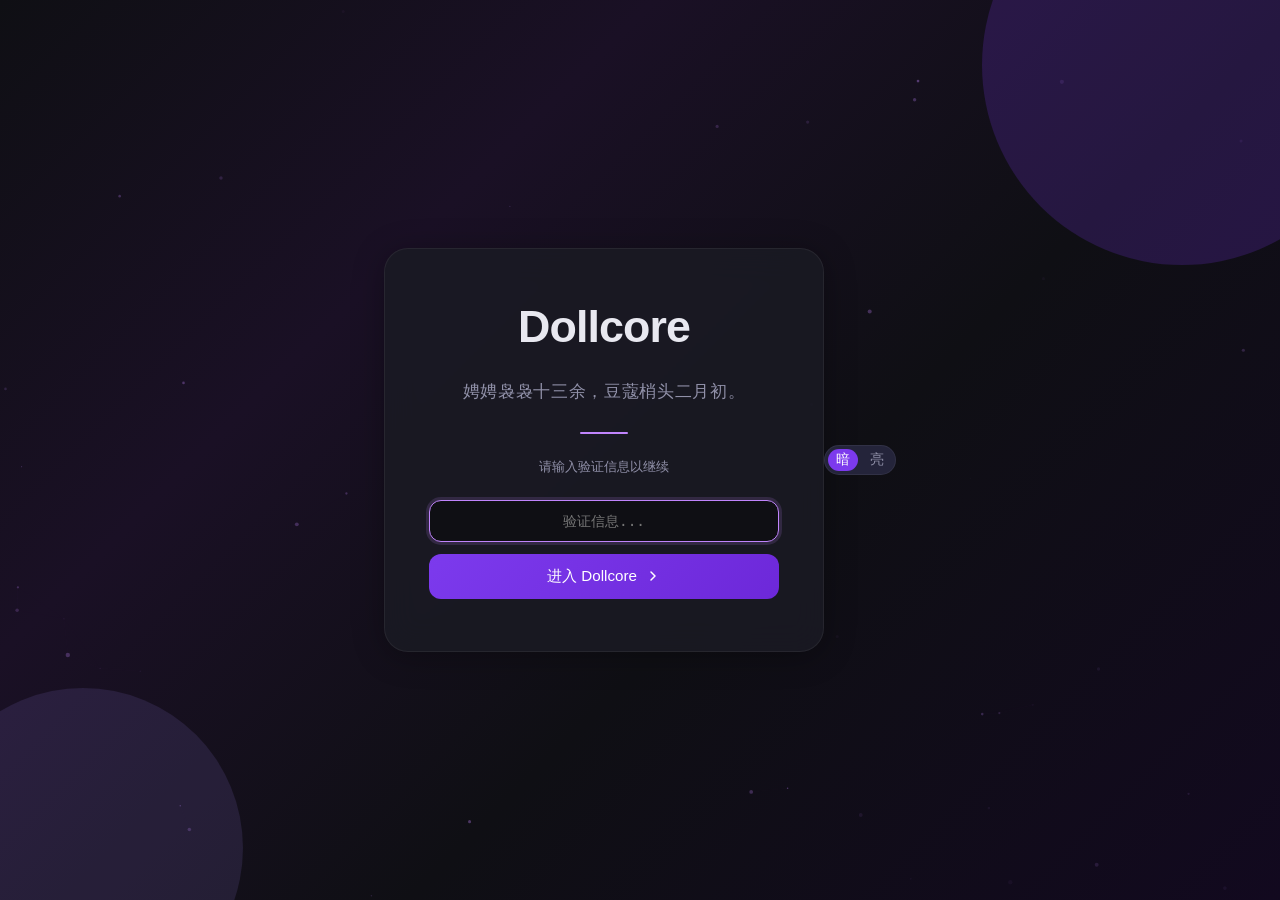
==== index.html @ 1ab348d3 "Update index.html" ====
<!DOCTYPE html>
<html lang="zh-CN" data-theme="dark">
<head>
  <meta charset="UTF-8" />
  <meta name="viewport" content="width=device-width, initial-scale=1.0" />
  <title>Dollcore - Software Center</title>
  <link rel="stylesheet" href="./css/style.css" />
</head>
<body>

  <!-- ===== Gate / Verification ===== -->
  <div id="page-gate" class="gate">
    <canvas id="particles"></canvas>
    <div class="gate-bg-shapes">
      <div class="gate-shape gate-shape-1"></div>
      <div class="gate-shape gate-shape-2"></div>
    </div>
    <div class="gate-card" id="gate-card">
      <h1 class="gate-logo">Dollcore</h1>
      <p class="gate-poem">娉娉袅袅十三余，豆蔻梢头二月初。</p>
      <div class="gate-divider"></div>
      <p class="gate-hint">请输入验证信息以继续</p>
      <form id="gate-form" class="gate-form">
        <input id="gate-input" class="gate-input" type="text" placeholder="验证信息..." autofocus />
        <p id="gate-error" class="gate-error" style="display:none">验证信息错误，请重试</p>
        <button type="submit" class="gate-btn">
          <span>进入 Dollcore</span>
          <svg width="16" height="16" viewBox="0 0 16 16" fill="none">
            <path d="M6 4L10 8L6 12" stroke="currentColor" stroke-width="1.5" stroke-linecap="round" stroke-linejoin="round"/>
          </svg>
        </button>
      </form>
    </div>
    <div class="gate-theme-row">
      <button class="theme-toggle" id="theme-toggle-gate" title="切换主题">
        <span class="theme-opt dark-opt active">暗</span>
        <span class="theme-opt light-opt">亮</span>
      </button>
    </div>
  </div>

  <!-- ===== Main App ===== -->
  <div id="app" style="display:none">
    <!-- Navbar -->
    <nav class="navbar">
      <div class="inner">
        <a href="#" class="logo" data-nav="home">Dollcore</a>
        <div class="links">
          <a href="#" data-nav="home" class="active">首页</a>
          <a href="#" data-nav="admin">管理</a>
          <button class="theme-toggle" id="theme-toggle-nav" title="切换主题">
            <span class="theme-opt dark-opt active">暗</span>
            <span class="theme-opt light-opt">亮</span>
          </button>
        </div>
      </div>
    </nav>

    <!-- Home Page -->
    <div id="page-home" class="page container">
      <div class="hero">
        <h1>Dollcore 软件中心</h1>
        <p>发现和下载软件。通过管理面板添加您自己的软件路径。</p>
      </div>
      <div class="toolbar-row">
        <form id="search-form">
          <input id="search-input" placeholder="搜索软件..." />
          <button type="submit" class="btn btn-primary">搜索</button>
        </form>
        <select id="category-filter">
          <option value="">全部分类</option>
        </select>
      </div>
      <div id="software-grid" class="grid"></div>
      <div id="home-empty" class="empty" style="display:none">
        <div class="icon">📦</div>
        <h3>未找到软件</h3>
        <p>前往管理面板添加软件条目。</p>
      </div>
      <div id="home-loading" class="empty"><p>加载中...</p></div>
    </div>

    <!-- Detail Page -->
    <div id="page-detail" class="page container detail" style="display:none">
      <a href="#" class="back" data-nav="home">&larr; 返回首页</a>
      <h1 id="detail-name"></h1>
      <div class="info" id="detail-info"></div>
      <div class="desc" id="detail-desc"></div>
      <div class="actions">
        <button class="btn btn-primary" id="detail-download">下载</button>
        <a href="#" class="btn btn-outline" data-nav="admin">在管理面板中管理</a>
      </div>
    </div>

    <!-- Admin Page -->
    <div id="page-admin" class="page container admin" style="display:none">
      <h1>管理面板</h1>
      <div class="admin-toolbar">
        <input id="admin-search" placeholder="搜索软件..." />
        <button class="btn btn-outline" id="admin-refresh">刷新</button>
        <button class="btn btn-primary" id="admin-add">+ 添加软件</button>
      </div>
      <div id="admin-table-wrap" style="overflow-x:auto">
        <table>
          <thead>
            <tr><th>ID</th><th>名称</th><th>版本</th><th>分类</th><th>下载次数</th><th>操作</th></tr>
          </thead>
          <tbody id="admin-table-body"></tbody>
        </table>
      </div>
      <div id="admin-empty" class="empty" style="display:none">
        <div class="icon">📋</div>
        <h3>暂无软件条目</h3>
        <p>点击"添加软件"创建您的第一个条目。</p>
      </div>

      <!-- Modal -->
      <div id="modal" class="modal-overlay" style="display:none">
        <div class="modal">
          <h2 id="modal-title">添加软件</h2>
          <form id="modal-form">
            <div class="field"><label>名称 *</label><input name="name" required placeholder="软件名称" /></div>
            <div class="field-row">
              <div class="field"><label>版本</label><input name="version" placeholder="1.0.0" /></div>
              <div class="field"><label>分类</label>
                <select name="category">
                  <option value="其他">其他</option><option value="开发">开发</option><option value="设计">设计</option>
                  <option value="游戏">游戏</option><option value="工具">工具</option><option value="媒体">媒体</option><option value="生产力">生产力</option>
                </select>
              </div>
            </div>
            <div class="field"><label>描述</label><textarea name="description" placeholder="描述该软件..."></textarea></div>
            <div class="field"><label>文件 / 下载路径</label><input name="file_path" placeholder="粘贴本地路径或URL" /></div>
            <div class="field"><label>图标 URL</label><input name="icon_url" placeholder="https://..." /></div>
            <div class="btns">
              <button type="button" class="btn btn-outline" id="modal-cancel">取消</button>
              <button type="submit" class="btn btn-primary" id="modal-save">创建</button>
            </div>
          </form>
        </div>
      </div>
    </div>
  </div>

  <script src="./js/app.js"></script>
</body>
</html>
---- css/style.css ----
* { margin: 0; padding: 0; box-sizing: border-box; }

:root {
  --bg: #0f0f14; --bg2: #1a1a24; --bg3: #24243a;
  --text: #e8e8f0; --text2: #9090a8;
  --accent: #c084fc; --accent2: #7c3aed; --danger: #f87171;
  --border: rgba(255,255,255,0.06); --radius: 10px;

  --gate-bg: linear-gradient(135deg, #0f0f14 0%, #1a1025 30%, #0f0f14 60%, #12091f 100%);
  --gate-card-bg: rgba(26,26,36,0.85);
  --gate-card-border: rgba(255,255,255,0.06);
  --gate-card-shadow: 0 4px 32px rgba(0,0,0,0.3);
  --gate-logo: #e8e8f0;
  --gate-poem: #9090a8;
  --gate-divider-color: #c084fc;
  --gate-hint: #9090a8;
  --gate-input-bg: #0f0f14;
  --gate-input-border: #24243a;
  --gate-input-color: #e8e8f0;
  --gate-input-focus-border: #c084fc;
  --gate-input-focus-shadow: rgba(192,132,252,0.15);
  --gate-btn-bg: linear-gradient(135deg, #7c3aed, #6d28d9);
  --gate-shape-1: rgba(124,58,237,0.2);
  --gate-shape-2: rgba(167,139,250,0.12);
  --gate-particle: 192,132,252;
}

[data-theme="light"] {
  --bg: #f8fafc; --bg2: #ffffff; --bg3: #e2e8f0;
  --text: #1e293b; --text2: #64748b;
  --accent: #7c3aed; --accent2: #6d28d9; --danger: #ef4444;
  --border: rgba(0,0,0,0.06);

  --gate-bg: linear-gradient(135deg, #f8fafc 0%, #f1f5f9 30%, #faf9fb 60%, #f5f3ff 100%);
  --gate-card-bg: rgba(255,255,255,0.7);
  --gate-card-border: rgba(0,0,0,0.06);
  --gate-card-shadow: 0 4px 32px rgba(0,0,0,0.04);
  --gate-logo: #1e293b;
  --gate-poem: #64748b;
  --gate-divider-color: #cbd5e1;
  --gate-hint: #94a3b8;
  --gate-input-bg: #f8fafc;
  --gate-input-border: #e2e8f0;
  --gate-input-color: #334155;
  --gate-input-focus-border: #94a3b8;
  --gate-input-focus-shadow: rgba(148,163,184,0.12);
  --gate-btn-bg: #1e293b;
  --gate-shape-1: rgba(148,163,184,0.10);
  --gate-shape-2: rgba(148,163,184,0.08);
  --gate-particle: 100,116,139;
}

body {
  font-family: -apple-system, BlinkMacSystemFont, 'Segoe UI', Roboto, sans-serif;
  background: var(--bg); color: var(--text);
  min-height: 100vh; transition: background 0.3s, color 0.3s;
}
a { color: var(--accent); text-decoration: none; }
a:hover { text-decoration: underline; }
.container { max-width: 1100px; margin: 0 auto; padding: 0 20px; }

/* Theme toggle */
.theme-toggle {
  display: inline-flex; align-items: center; gap: 4px;
  background: var(--bg3); border: 1px solid var(--border);
  border-radius: 20px; padding: 3px; cursor: pointer;
  font-size: 0.85rem; line-height: 1; color: var(--text2);
}
.theme-opt { padding: 4px 8px; border-radius: 16px; transition: background 0.2s; }
.theme-opt.active { background: var(--accent2); color: #fff; }

/* Navbar */
.navbar {
  background: var(--bg2); border-bottom: 1px solid var(--border);
  padding: 0 20px; position: sticky; top: 0; z-index: 100;
  backdrop-filter: blur(10px); transition: background 0.3s;
}
.navbar .inner {
  max-width: 1100px; margin: 0 auto;
  display: flex; align-items: center; justify-content: space-between; height: 60px;
}
.navbar .logo {
  font-size: 1.5rem; font-weight: 700;
  background: linear-gradient(135deg, var(--accent), #a78bfa);
  -webkit-background-clip: text; -webkit-text-fill-color: transparent;
}
.navbar .links { display: flex; gap: 24px; align-items: center; }
.navbar .links a {
  color: var(--text2); font-size: 0.95rem; transition: color 0.2s;
}
.navbar .links a:hover, .navbar .links a.active { color: var(--text); text-decoration: none; }

/* Page switching */
.page { padding-top: 30px; }

/* Hero */
.hero { text-align: center; padding: 60px 20px 40px; }
.hero h1 { font-size: 2.4rem; margin-bottom: 12px; }
.hero p { color: var(--text2); font-size: 1.1rem; max-width: 500px; margin: 0 auto; }

/* Toolbar row */
.toolbar-row {
  display: flex; gap: 12px; margin-bottom: 24px; flex-wrap: wrap; align-items: center;
}
.toolbar-row form { display: flex; gap: 8px; }
.toolbar-row input, .toolbar-row select {
  background: var(--bg2); border: 1px solid var(--bg3); color: var(--text);
  padding: 10px 16px; border-radius: var(--radius); font-size: 0.9rem; width: 240px;
}
.toolbar-row select { width: auto; }

/* Grid */
.grid {
  display: grid;
  grid-template-columns: repeat(auto-fill, minmax(280px, 1fr));
  gap: 20px; padding-bottom: 40px;
}
.card {
  background: var(--bg2); border: 1px solid var(--border);
  border-radius: var(--radius); padding: 24px;
  transition: border-color 0.2s, transform 0.2s, background 0.3s;
  cursor: pointer; display: block; text-decoration: none; color: inherit;
}
.card:hover { border-color: var(--accent); transform: translateY(-2px); }
.card h3 { font-size: 1.1rem; margin-bottom: 6px; }
.card .ver { font-size: 0.8rem; color: var(--accent); margin-bottom: 10px; }
.card .desc { color: var(--text2); font-size: 0.9rem; line-height: 1.5;
  display: -webkit-box; -webkit-line-clamp: 3; -webkit-box-orient: vertical; overflow: hidden; }
.card .meta { display: flex; justify-content: space-between; align-items: center;
  margin-top: 16px; font-size: 0.8rem; color: var(--text2); }
.card .cat { background: var(--bg3); padding: 3px 10px; border-radius: 20px; }

/* Detail */
.detail .back { color: var(--text2); font-size: 0.9rem; margin-bottom: 20px; display: inline-block; }
.detail h1 { font-size: 2rem; margin-bottom: 8px; }
.detail .info { display: flex; gap: 20px; color: var(--text2);
  margin-bottom: 24px; font-size: 0.9rem; flex-wrap: wrap; }
.detail .desc { line-height: 1.7; margin-bottom: 30px; color: var(--text2); }
.detail .actions { display: flex; gap: 12px; flex-wrap: wrap; }

/* Buttons */
.btn {
  display: inline-flex; align-items: center; gap: 8px;
  padding: 10px 24px; border-radius: var(--radius); font-size: 0.95rem;
  border: none; cursor: pointer; font-weight: 500; transition: opacity 0.2s;
}
.btn:hover { opacity: 0.85; }
.btn-primary { background: var(--accent2); color: #fff; }
.btn-danger { background: var(--danger); color: #fff; }
.btn-outline { background: transparent; border: 1px solid var(--bg3); color: var(--text); }

/* Admin */
.admin h1 { margin-bottom: 24px; }
.admin-toolbar {
  display: flex; justify-content: space-between; align-items: center;
  margin-bottom: 20px; flex-wrap: wrap; gap: 12px;
}
.admin-toolbar input {
  background: var(--bg2); border: 1px solid var(--bg3); color: var(--text);
  padding: 10px 16px; border-radius: var(--radius); font-size: 0.9rem; width: 220px;
}
.admin table { width: 100%; border-collapse: collapse; }
.admin th, .admin td {
  padding: 12px 16px; text-align: left; border-bottom: 1px solid var(--border);
}
.admin th { color: var(--text2); font-size: 0.85rem; text-transform: uppercase; }
.admin td { font-size: 0.9rem; }
.admin tr:hover td { background: rgba(128,128,128,0.04); }

/* Modal */
.modal-overlay {
  position: fixed; inset: 0; background: rgba(0,0,0,0.6);
  display: flex; align-items: center; justify-content: center; z-index: 1000;
  backdrop-filter: blur(4px);
}
.modal {
  background: var(--bg2); border-radius: var(--radius); padding: 30px;
  width: 90%; max-width: 520px; border: 1px solid var(--border);
}
.modal h2 { margin-bottom: 20px; }
.modal .field { margin-bottom: 16px; }
.modal .field label { display: block; font-size: 0.85rem; color: var(--text2); margin-bottom: 6px; }
.modal .field input, .modal .field textarea, .modal .field select {
  width: 100%; padding: 10px 14px; background: var(--bg); border: 1px solid var(--bg3);
  color: var(--text); border-radius: var(--radius); font-size: 0.9rem;
}
.modal .field textarea { min-height: 80px; resize: vertical; }
.modal .field-row { display: grid; grid-template-columns: 1fr 1fr; gap: 16px; }
.modal .btns { display: flex; gap: 10px; justify-content: flex-end; margin-top: 20px; }

/* Empty */
.empty { text-align: center; padding: 60px 20px; color: var(--text2); }
.empty .icon { font-size: 3rem; margin-bottom: 16px; }
.empty h3 { margin-bottom: 8px; color: var(--text); }

/* Gate */
.gate {
  position: fixed; inset: 0;
  display: flex; align-items: center; justify-content: center;
  background: var(--gate-bg); overflow: hidden; transition: background 0.5s;
}
.gate-bg-shapes { position: fixed; inset: 0; pointer-events: none; z-index: 1; }
.gate-shape { position: absolute; border-radius: 50%; animation: shape-drift 12s ease-in-out infinite; }
.gate-shape-1 {
  width: 400px; height: 400px; background: var(--gate-shape-1);
  top: -15%; right: -8%; animation-delay: 0s;
}
.gate-shape-2 {
  width: 320px; height: 320px; background: var(--gate-shape-2);
  bottom: -12%; left: -6%; animation-delay: -6s;
}
@keyframes shape-drift {
  0%, 100% { transform: translate(0, 0) scale(1); }
  33% { transform: translate(40px, -40px) scale(1.08); }
  66% { transform: translate(-30px, 30px) scale(0.94); }
}

.gate-card {
  position: relative; z-index: 2;
  background: var(--gate-card-bg); backdrop-filter: blur(16px);
  border: 1px solid var(--gate-card-border); border-radius: 24px;
  padding: 52px 44px; width: 90%; max-width: 440px;
  text-align: center; box-shadow: var(--gate-card-shadow);
  transition: opacity 0.5s, transform 0.5s, background 0.3s;
}
.gate-card.shake { animation: shake 0.5s ease-in-out; }
.gate-card.fade-out { opacity: 0; transform: scale(0.95); }

@keyframes shake {
  0%, 100% { transform: translateX(0); }
  20% { transform: translateX(-8px); } 40% { transform: translateX(8px); }
  60% { transform: translateX(-6px); } 80% { transform: translateX(6px); }
}

.gate-logo {
  font-size: 2.8rem; font-weight: 700; letter-spacing: -0.02em;
  color: var(--gate-logo); margin-bottom: 24px; transition: color 0.3s;
}
.gate-poem {
  font-size: 1.05rem; color: var(--gate-poem); line-height: 1.9;
  letter-spacing: 0.04em; font-family: 'Microsoft YaHei', '微软雅黑', sans-serif;
  transition: color 0.3s;
}
.gate-divider {
  width: 48px; height: 2px; background: var(--gate-divider-color);
  border-radius: 1px; margin: 24px auto; transition: background 0.3s;
}
.gate-hint { font-size: 0.82rem; color: var(--gate-hint); margin-bottom: 24px; transition: color 0.3s; }
.gate-form { display: flex; flex-direction: column; gap: 12px; }
.gate-input {
  width: 100%; padding: 12px 16px;
  background: var(--gate-input-bg); border: 1px solid var(--gate-input-border);
  border-radius: 12px; color: var(--gate-input-color); font-size: 0.9rem;
  text-align: center; font-family: monospace; outline: none;
  transition: border-color 0.3s, box-shadow 0.3s, background 0.3s, color 0.3s;
}
.gate-input:focus {
  border-color: var(--gate-input-focus-border);
  box-shadow: 0 0 0 3px var(--gate-input-focus-shadow);
}
.gate-error { font-size: 0.82rem; color: #ef4444; animation: fade-in 0.3s ease; }
.gate-btn {
  display: inline-flex; align-items: center; justify-content: center; gap: 8px;
  padding: 12px 28px; background: var(--gate-btn-bg); color: #fff;
  font-size: 0.95rem; font-weight: 500; border: none; border-radius: 12px;
  cursor: pointer; transition: opacity 0.2s, transform 0.2s;
}
.gate-btn:hover { opacity: 0.9; transform: translateY(-1px); }
.gate-theme-row { position: relative; z-index: 3; margin-top: 20px; display: flex; justify-content: center; }

#particles { position: fixed; inset: 0; pointer-events: none; z-index: 0; }

@keyframes fade-in {
  from { opacity: 0; transform: translateY(-4px); }
  to { opacity: 1; transform: translateY(0); }
}
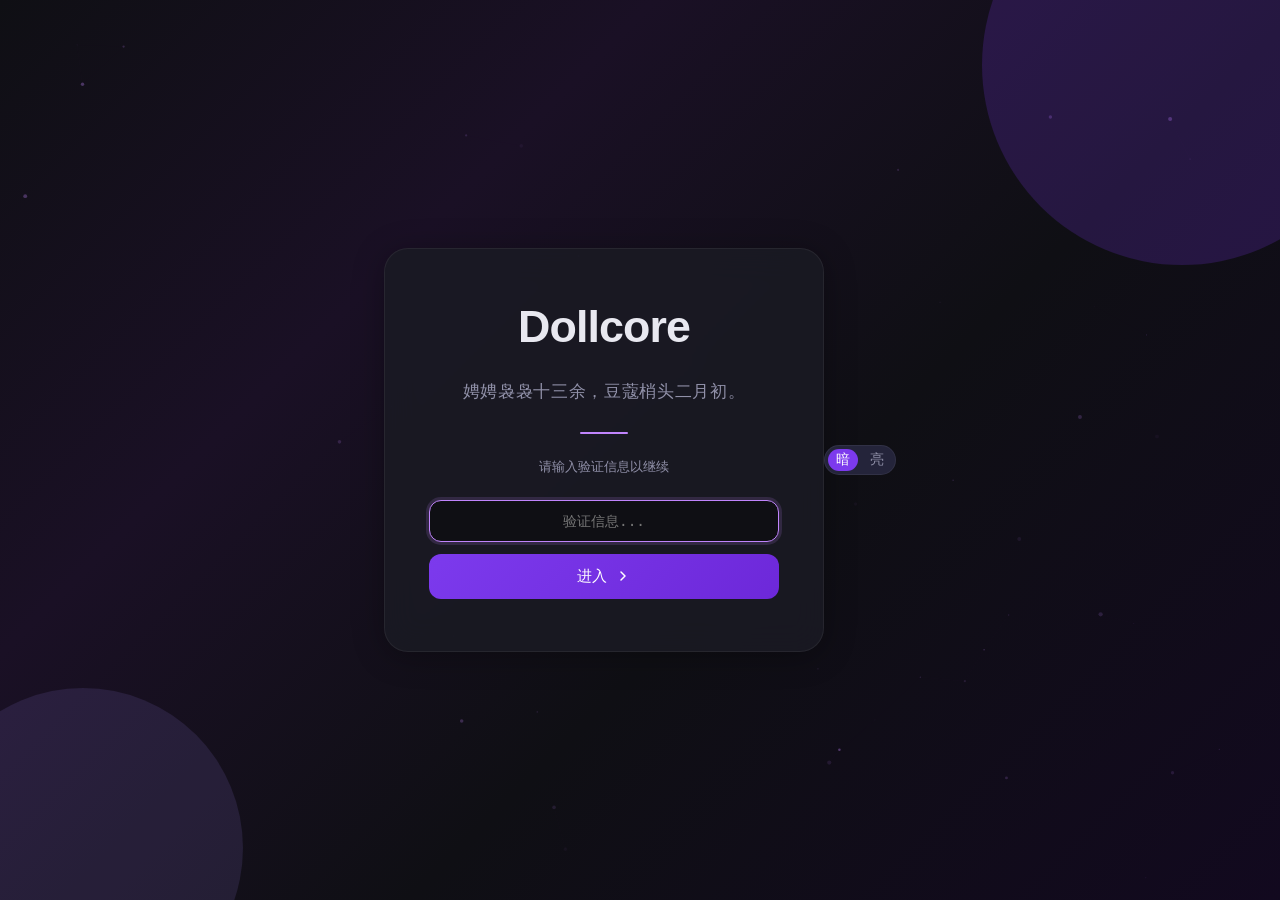
==== commit b85c3b67: "Update index.html" ====
--- a/index.html
+++ b/index.html
@@ -24,7 +24,7 @@
         <input id="gate-input" class="gate-input" type="text" placeholder="验证信息..." autofocus />
         <p id="gate-error" class="gate-error" style="display:none">验证信息错误，请重试</p>
         <button type="submit" class="gate-btn">
-          <span>进入 Dollcore</span>
+          <span>进入</span>
           <svg width="16" height="16" viewBox="0 0 16 16" fill="none">
             <path d="M6 4L10 8L6 12" stroke="currentColor" stroke-width="1.5" stroke-linecap="round" stroke-linejoin="round"/>
           </svg>
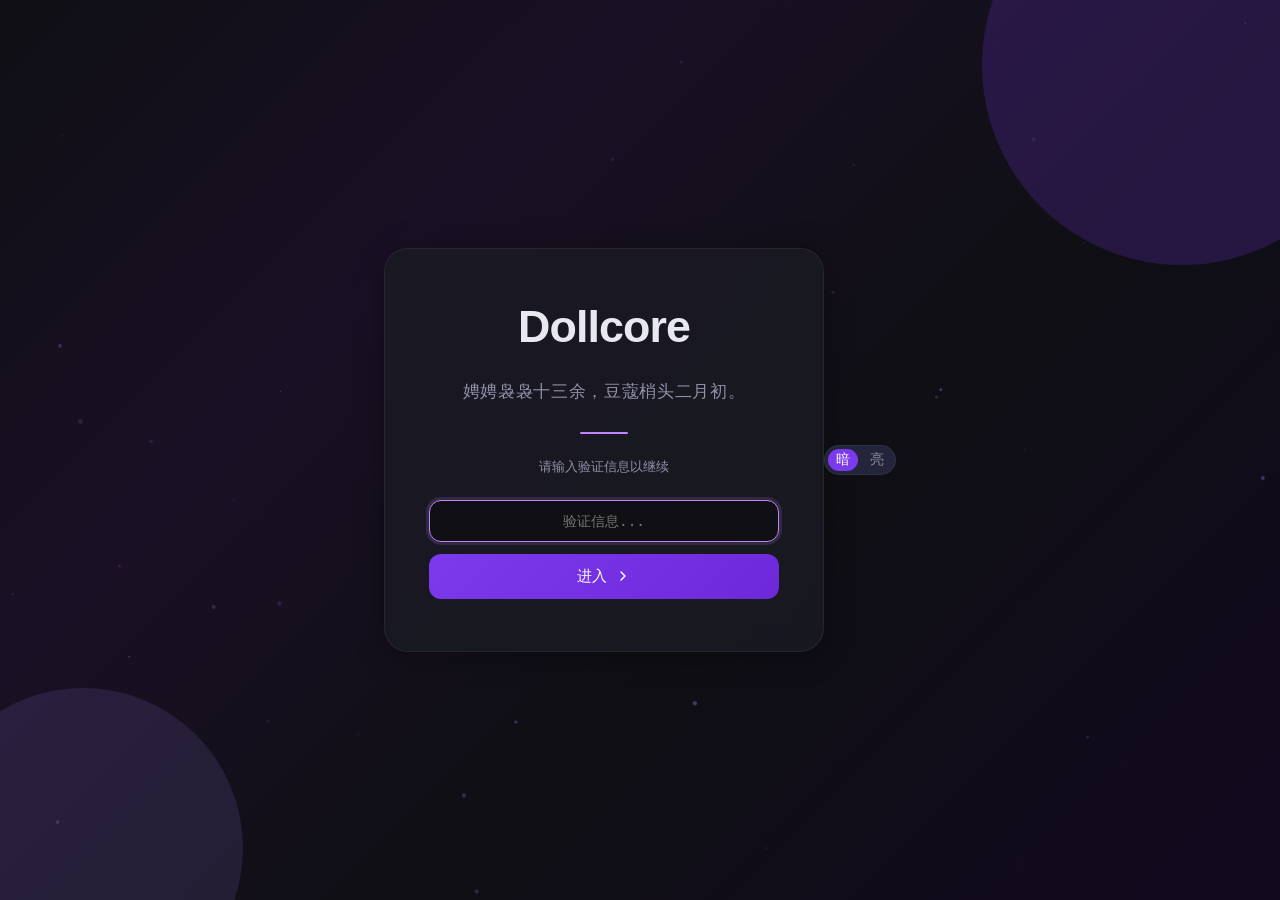
==== commit 92e83a42: "Update heading text in index.html" ====
--- a/index.html
+++ b/index.html
@@ -59,7 +59,7 @@
     <!-- Home Page -->
     <div id="page-home" class="page container">
       <div class="hero">
-        <h1>Dollcore 软件中心</h1>
+        <h1>软件中心</h1>
         <p>发现和下载软件。通过管理面板添加您自己的软件路径。</p>
       </div>
       <div class="toolbar-row">
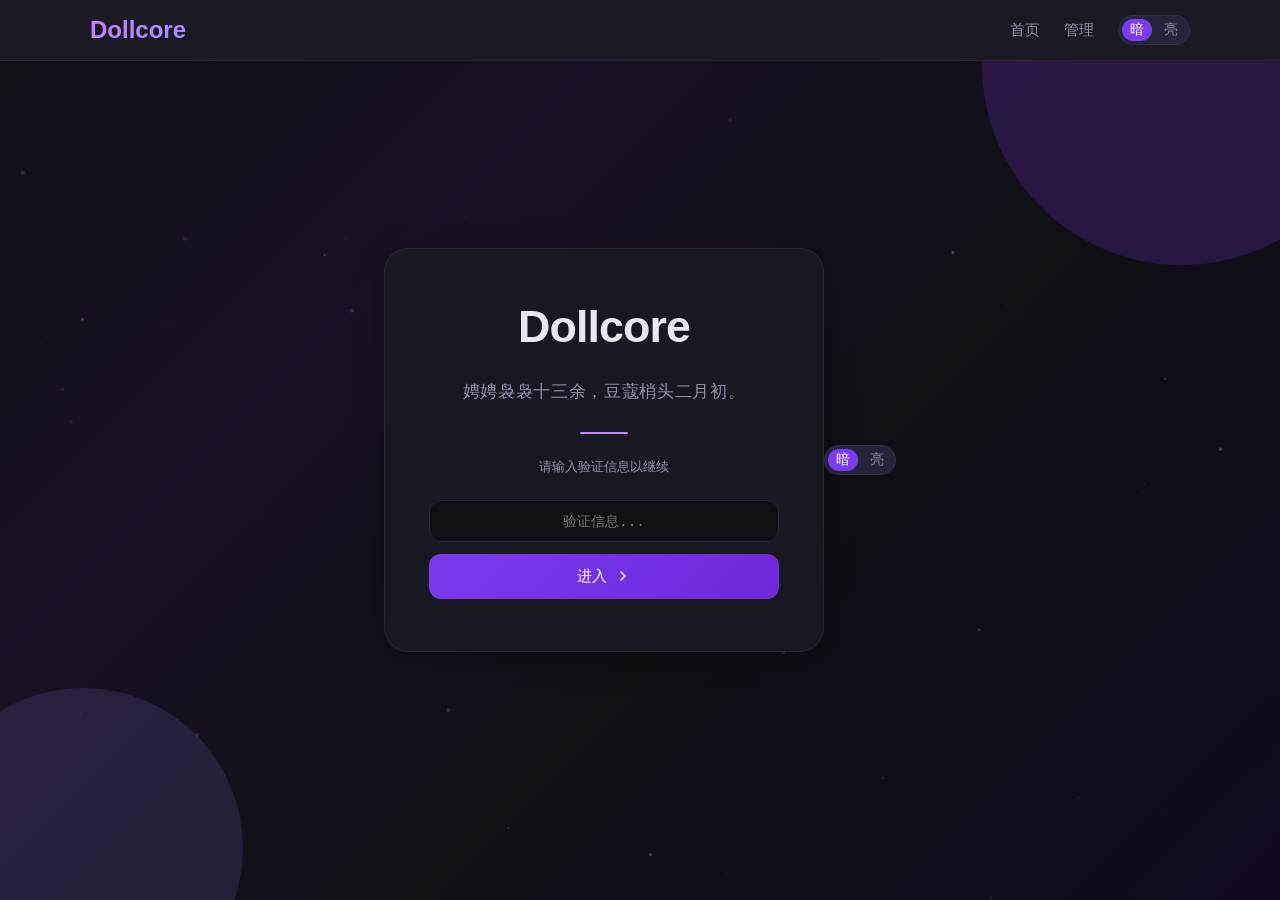
==== commit f89862c5: "Add files via upload" ====
--- a/index.html
+++ b/index.html
@@ -4,13 +4,13 @@
   <meta charset="UTF-8" />
   <meta name="viewport" content="width=device-width, initial-scale=1.0" />
   <title>Dollcore - Software Center</title>
-  <link rel="stylesheet" href="./css/style.css" />
+  <link rel="stylesheet" href="css/style.css" />
 </head>
 <body>
 
   <!-- ===== Gate / Verification ===== -->
-  <div id="page-gate" class="gate">
-    <canvas id="particles"></canvas>
+  <div id="page-gate" class="gate" style="display: none;">
+    <canvas id="particles" width="880" height="828"></canvas>
     <div class="gate-bg-shapes">
       <div class="gate-shape gate-shape-1"></div>
       <div class="gate-shape gate-shape-2"></div>
@@ -21,12 +21,12 @@
       <div class="gate-divider"></div>
       <p class="gate-hint">请输入验证信息以继续</p>
       <form id="gate-form" class="gate-form">
-        <input id="gate-input" class="gate-input" type="text" placeholder="验证信息..." autofocus />
+        <input id="gate-input" class="gate-input" type="text" placeholder="验证信息..." autofocus="">
         <p id="gate-error" class="gate-error" style="display:none">验证信息错误，请重试</p>
         <button type="submit" class="gate-btn">
           <span>进入</span>
           <svg width="16" height="16" viewBox="0 0 16 16" fill="none">
-            <path d="M6 4L10 8L6 12" stroke="currentColor" stroke-width="1.5" stroke-linecap="round" stroke-linejoin="round"/>
+            <path d="M6 4L10 8L6 12" stroke="currentColor" stroke-width="1.5" stroke-linecap="round" stroke-linejoin="round"></path>
           </svg>
         </button>
       </form>
@@ -40,14 +40,14 @@
   </div>
 
   <!-- ===== Main App ===== -->
-  <div id="app" style="display:none">
+  <div id="app" style="">
     <!-- Navbar -->
     <nav class="navbar">
       <div class="inner">
-        <a href="#" class="logo" data-nav="home">Dollcore</a>
+        <a href="#" class="logo active" data-nav="home">Dollcore</a>
         <div class="links">
-          <a href="#" data-nav="home" class="active">首页</a>
-          <a href="#" data-nav="admin">管理</a>
+          <a href="#" data-nav="home" class="">首页</a>
+          <a href="#" data-nav="admin" class="">管理</a>
           <button class="theme-toggle" id="theme-toggle-nav" title="切换主题">
             <span class="theme-opt dark-opt active">暗</span>
             <span class="theme-opt light-opt">亮</span>
@@ -57,35 +57,67 @@
     </nav>
 
     <!-- Home Page -->
-    <div id="page-home" class="page container">
+    <div id="page-home" class="page container" style="display: none;">
       <div class="hero">
         <h1>软件中心</h1>
         <p>发现和下载软件。通过管理面板添加您自己的软件路径。</p>
       </div>
       <div class="toolbar-row">
         <form id="search-form">
-          <input id="search-input" placeholder="搜索软件..." />
+          <input id="search-input" placeholder="搜索软件...">
           <button type="submit" class="btn btn-primary">搜索</button>
         </form>
-        <select id="category-filter">
-          <option value="">全部分类</option>
-        </select>
-      </div>
-      <div id="software-grid" class="grid"></div>
+        <select id="category-filter"><option value="">全部分类</option><option value="工具">工具</option><option value="其他">其他</option></select>
+      </div>
+      <div id="software-grid" class="grid">
+      <a href="#" class="card" data-detail="1">
+        <h3>everything</h3>
+        <div class="ver">v1.0.0</div>
+        <div class="desc">文件查找工具</div>
+        <div class="meta">
+          <span class="cat">工具</span>
+          <span>1 次下载</span>
+        </div>
+      </a>
+    
+      <a href="#" class="card" data-detail="2">
+        <h3>PrivaZer</h3>
+        <div class="ver">v1.0.0</div>
+        <div class="desc">C盘清理工具</div>
+        <div class="meta">
+          <span class="cat">工具</span>
+          <span>0 次下载</span>
+        </div>
+      </a>
+    
+      <a href="#" class="card" data-detail="3">
+        <h3>Clash Vage</h3>
+        <div class="ver">v1.0.0</div>
+        <div class="desc">基于规则的网络代理工具</div>
+        <div class="meta">
+          <span class="cat">其他</span>
+          <span>0 次下载</span>
+        </div>
+      </a>
+    </div>
       <div id="home-empty" class="empty" style="display:none">
         <div class="icon">📦</div>
         <h3>未找到软件</h3>
         <p>前往管理面板添加软件条目。</p>
       </div>
-      <div id="home-loading" class="empty"><p>加载中...</p></div>
+      <div id="home-loading" class="empty" style="display: none;"><p>加载中...</p></div>
     </div>
 
     <!-- Detail Page -->
-    <div id="page-detail" class="page container detail" style="display:none">
-      <a href="#" class="back" data-nav="home">&larr; 返回首页</a>
-      <h1 id="detail-name"></h1>
-      <div class="info" id="detail-info"></div>
-      <div class="desc" id="detail-desc"></div>
+    <div id="page-detail" class="page container detail" style="">
+      <a href="#" class="back" data-nav="home">← 返回首页</a>
+      <h1 id="detail-name">PrivaZer</h1>
+      <div class="info" id="detail-info">
+    <span>版本 1.0.0</span>
+    <span>工具</span>
+    <span>0 次下载</span>
+  </div>
+      <div class="desc" id="detail-desc">C盘清理工具</div>
       <div class="actions">
         <button class="btn btn-primary" id="detail-download">下载</button>
         <a href="#" class="btn btn-outline" data-nav="admin">在管理面板中管理</a>
@@ -93,10 +125,10 @@
     </div>
 
     <!-- Admin Page -->
-    <div id="page-admin" class="page container admin" style="display:none">
+    <div id="page-admin" class="page container admin" style="display: none;">
       <h1>管理面板</h1>
       <div class="admin-toolbar">
-        <input id="admin-search" placeholder="搜索软件..." />
+        <input id="admin-search" placeholder="搜索软件...">
         <button class="btn btn-outline" id="admin-refresh">刷新</button>
         <button class="btn btn-primary" id="admin-add">+ 添加软件</button>
       </div>
@@ -105,7 +137,43 @@
           <thead>
             <tr><th>ID</th><th>名称</th><th>版本</th><th>分类</th><th>下载次数</th><th>操作</th></tr>
           </thead>
-          <tbody id="admin-table-body"></tbody>
+          <tbody id="admin-table-body">
+      <tr>
+        <td>1</td>
+        <td><strong>everything</strong></td>
+        <td>1.0.0</td>
+        <td>工具</td>
+        <td>1</td>
+        <td style="display:flex;gap:8px">
+          <button class="btn btn-outline btn-sm" data-edit="1">编辑</button>
+          <button class="btn btn-danger btn-sm" data-delete="1">删除</button>
+        </td>
+      </tr>
+    
+      <tr>
+        <td>2</td>
+        <td><strong>PrivaZer</strong></td>
+        <td>1.0.0</td>
+        <td>工具</td>
+        <td>0</td>
+        <td style="display:flex;gap:8px">
+          <button class="btn btn-outline btn-sm" data-edit="2">编辑</button>
+          <button class="btn btn-danger btn-sm" data-delete="2">删除</button>
+        </td>
+      </tr>
+    
+      <tr>
+        <td>3</td>
+        <td><strong>Clash Vage</strong></td>
+        <td>1.0.0</td>
+        <td>其他</td>
+        <td>0</td>
+        <td style="display:flex;gap:8px">
+          <button class="btn btn-outline btn-sm" data-edit="3">编辑</button>
+          <button class="btn btn-danger btn-sm" data-delete="3">删除</button>
+        </td>
+      </tr>
+    </tbody>
         </table>
       </div>
       <div id="admin-empty" class="empty" style="display:none">
@@ -115,13 +183,13 @@
       </div>
 
       <!-- Modal -->
-      <div id="modal" class="modal-overlay" style="display:none">
+      <div id="modal" class="modal-overlay" style="display: none;">
         <div class="modal">
           <h2 id="modal-title">添加软件</h2>
           <form id="modal-form">
-            <div class="field"><label>名称 *</label><input name="name" required placeholder="软件名称" /></div>
+            <div class="field"><label>名称 *</label><input name="name" required="" placeholder="软件名称"></div>
             <div class="field-row">
-              <div class="field"><label>版本</label><input name="version" placeholder="1.0.0" /></div>
+              <div class="field"><label>版本</label><input name="version" placeholder="1.0.0"></div>
               <div class="field"><label>分类</label>
                 <select name="category">
                   <option value="其他">其他</option><option value="开发">开发</option><option value="设计">设计</option>
@@ -130,8 +198,8 @@
               </div>
             </div>
             <div class="field"><label>描述</label><textarea name="description" placeholder="描述该软件..."></textarea></div>
-            <div class="field"><label>文件 / 下载路径</label><input name="file_path" placeholder="粘贴本地路径或URL" /></div>
-            <div class="field"><label>图标 URL</label><input name="icon_url" placeholder="https://..." /></div>
+            <div class="field"><label>文件 / 下载路径</label><input name="file_path" placeholder="粘贴本地路径或URL"></div>
+            <div class="field"><label>图标 URL</label><input name="icon_url" placeholder="https://..."></div>
             <div class="btns">
               <button type="button" class="btn btn-outline" id="modal-cancel">取消</button>
               <button type="submit" class="btn btn-primary" id="modal-save">创建</button>
@@ -143,5 +211,6 @@
   </div>
 
   <script src="./js/app.js"></script>
-</body>
-</html>
+
+
+</body>
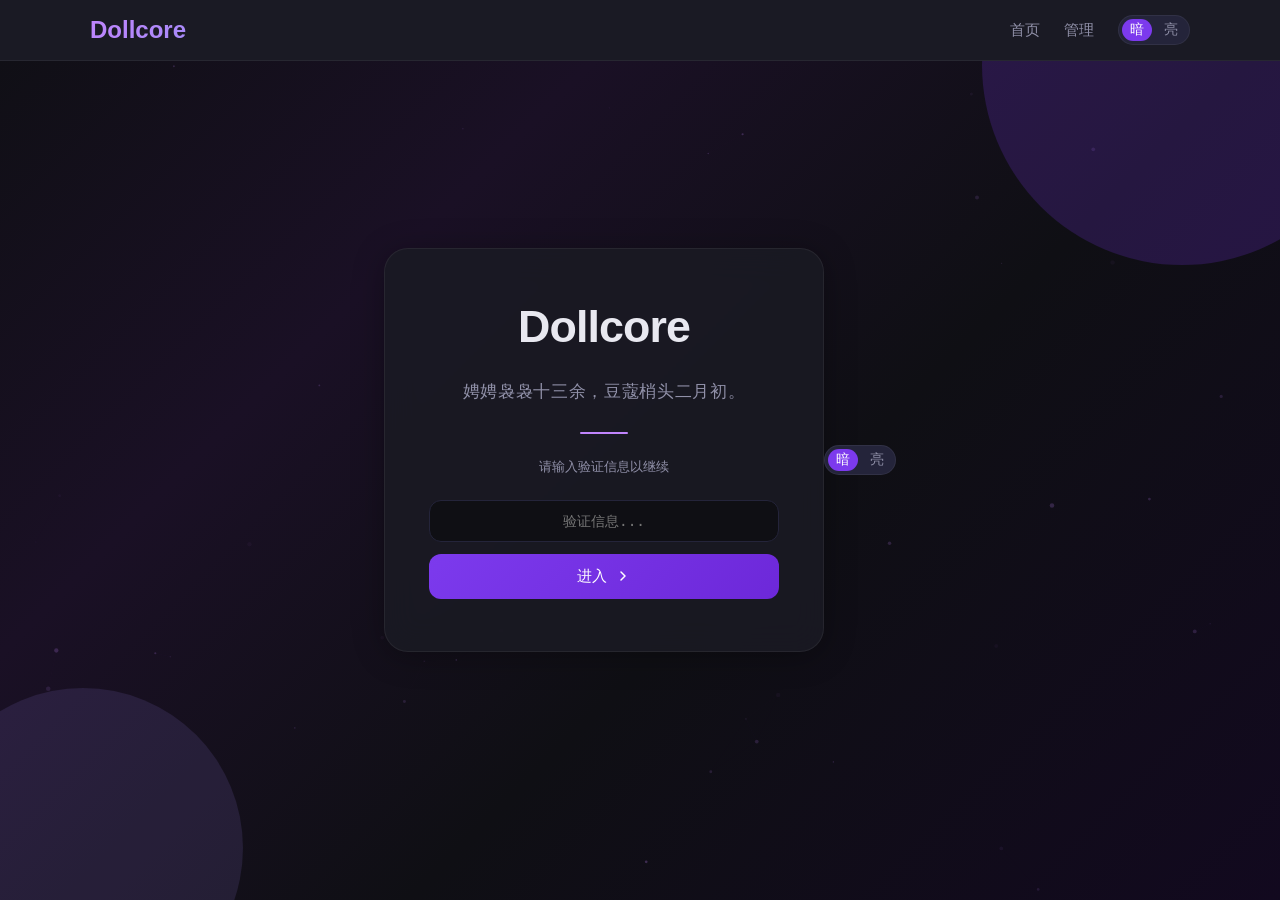
==== commit 4e9c9a75: "Update index.html" ====
--- a/index.html
+++ b/index.html
@@ -4,7 +4,7 @@
   <meta charset="UTF-8" />
   <meta name="viewport" content="width=device-width, initial-scale=1.0" />
   <title>Dollcore - Software Center</title>
-  <link rel="stylesheet" href="css/style.css" />
+  <link rel="stylesheet" href="./css/style.css" />
 </head>
 <body>
 
@@ -213,4 +213,4 @@
   <script src="./js/app.js"></script>
 
 
-</body>+</body>
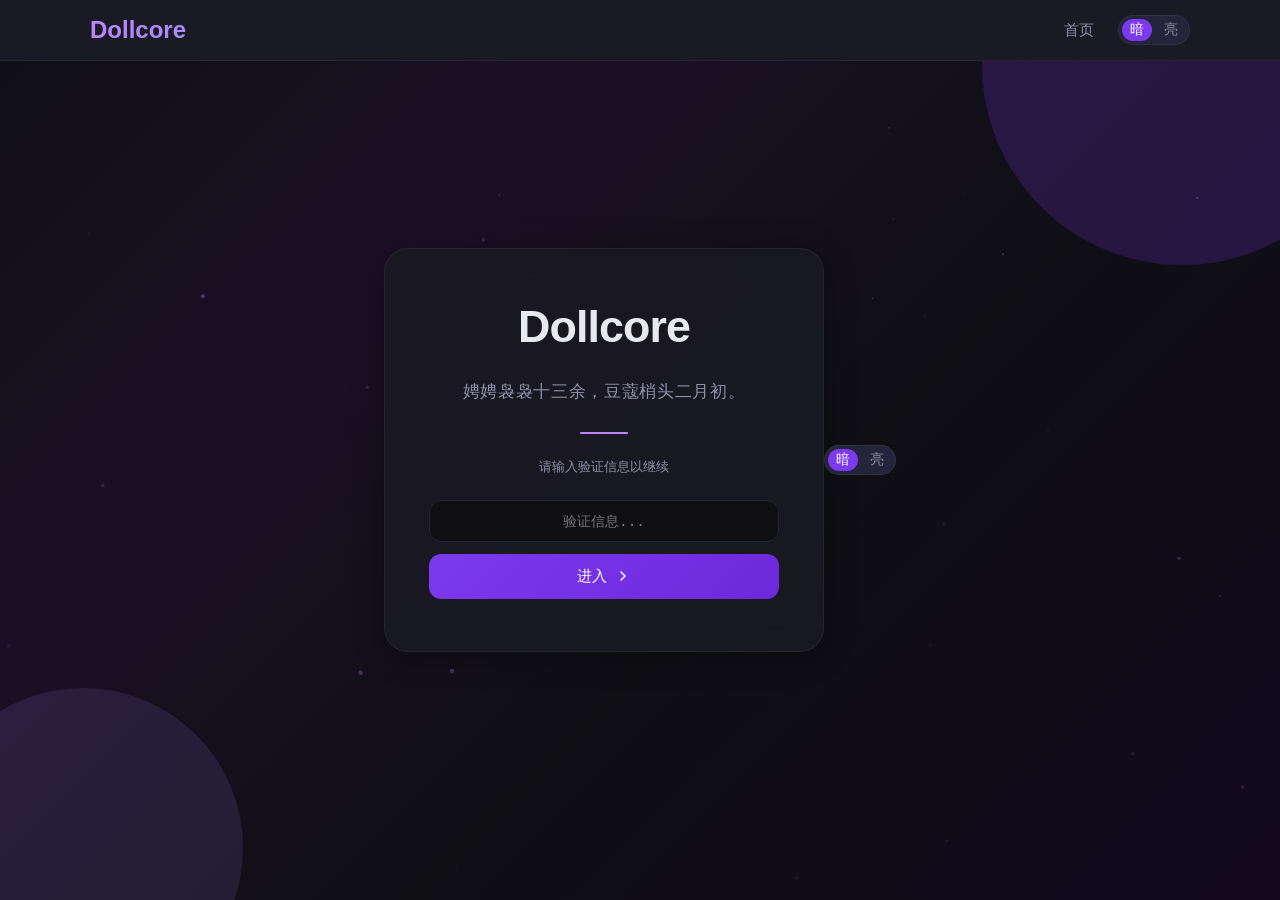
==== commit ba073d38: "Add files via upload" ====
--- a/index.html
+++ b/index.html
@@ -4,13 +4,12 @@
   <meta charset="UTF-8" />
   <meta name="viewport" content="width=device-width, initial-scale=1.0" />
   <title>Dollcore - Software Center</title>
-  <link rel="stylesheet" href="./css/style.css" />
+  <link rel="stylesheet" href="css/style.css" />
 </head>
 <body>
 
-  <!-- ===== Gate / Verification ===== -->
-  <div id="page-gate" class="gate" style="display: none;">
-    <canvas id="particles" width="880" height="828"></canvas>
+  <div id="page-gate" class="gate" style="display:none">
+    <canvas id="particles"></canvas>
     <div class="gate-bg-shapes">
       <div class="gate-shape gate-shape-1"></div>
       <div class="gate-shape gate-shape-2"></div>
@@ -21,12 +20,12 @@
       <div class="gate-divider"></div>
       <p class="gate-hint">请输入验证信息以继续</p>
       <form id="gate-form" class="gate-form">
-        <input id="gate-input" class="gate-input" type="text" placeholder="验证信息..." autofocus="">
+        <input id="gate-input" class="gate-input" type="text" placeholder="验证信息..." autofocus />
         <p id="gate-error" class="gate-error" style="display:none">验证信息错误，请重试</p>
         <button type="submit" class="gate-btn">
           <span>进入</span>
           <svg width="16" height="16" viewBox="0 0 16 16" fill="none">
-            <path d="M6 4L10 8L6 12" stroke="currentColor" stroke-width="1.5" stroke-linecap="round" stroke-linejoin="round"></path>
+            <path d="M6 4L10 8L6 12" stroke="currentColor" stroke-width="1.5" stroke-linecap="round" stroke-linejoin="round"/>
           </svg>
         </button>
       </form>
@@ -39,15 +38,12 @@
     </div>
   </div>
 
-  <!-- ===== Main App ===== -->
-  <div id="app" style="">
-    <!-- Navbar -->
+  <div id="app">
     <nav class="navbar">
       <div class="inner">
-        <a href="#" class="logo active" data-nav="home">Dollcore</a>
+        <a href="#" class="logo" data-nav="home">Dollcore</a>
         <div class="links">
-          <a href="#" data-nav="home" class="">首页</a>
-          <a href="#" data-nav="admin" class="">管理</a>
+          <a href="#" data-nav="home">首页</a>
           <button class="theme-toggle" id="theme-toggle-nav" title="切换主题">
             <span class="theme-opt dark-opt active">暗</span>
             <span class="theme-opt light-opt">亮</span>
@@ -56,161 +52,37 @@
       </div>
     </nav>
 
-    <!-- Home Page -->
-    <div id="page-home" class="page container" style="display: none;">
+    <div id="page-home" class="page container" style="display:none">
       <div class="hero">
         <h1>软件中心</h1>
-        <p>发现和下载软件。通过管理面板添加您自己的软件路径。</p>
+        <p>发现和下载软件。</p>
       </div>
       <div class="toolbar-row">
         <form id="search-form">
-          <input id="search-input" placeholder="搜索软件...">
+          <input id="search-input" placeholder="搜索软件..." />
           <button type="submit" class="btn btn-primary">搜索</button>
         </form>
-        <select id="category-filter"><option value="">全部分类</option><option value="工具">工具</option><option value="其他">其他</option></select>
+        <select id="category-filter"><option value="">全部分类</option></select>
       </div>
-      <div id="software-grid" class="grid">
-      <a href="#" class="card" data-detail="1">
-        <h3>everything</h3>
-        <div class="ver">v1.0.0</div>
-        <div class="desc">文件查找工具</div>
-        <div class="meta">
-          <span class="cat">工具</span>
-          <span>1 次下载</span>
-        </div>
-      </a>
-    
-      <a href="#" class="card" data-detail="2">
-        <h3>PrivaZer</h3>
-        <div class="ver">v1.0.0</div>
-        <div class="desc">C盘清理工具</div>
-        <div class="meta">
-          <span class="cat">工具</span>
-          <span>0 次下载</span>
-        </div>
-      </a>
-    
-      <a href="#" class="card" data-detail="3">
-        <h3>Clash Vage</h3>
-        <div class="ver">v1.0.0</div>
-        <div class="desc">基于规则的网络代理工具</div>
-        <div class="meta">
-          <span class="cat">其他</span>
-          <span>0 次下载</span>
-        </div>
-      </a>
-    </div>
+      <div id="software-grid" class="grid"></div>
       <div id="home-empty" class="empty" style="display:none">
         <div class="icon">📦</div>
         <h3>未找到软件</h3>
-        <p>前往管理面板添加软件条目。</p>
-      </div>
-      <div id="home-loading" class="empty" style="display: none;"><p>加载中...</p></div>
-    </div>
-
-    <!-- Detail Page -->
-    <div id="page-detail" class="page container detail" style="">
-      <a href="#" class="back" data-nav="home">← 返回首页</a>
-      <h1 id="detail-name">PrivaZer</h1>
-      <div class="info" id="detail-info">
-    <span>版本 1.0.0</span>
-    <span>工具</span>
-    <span>0 次下载</span>
-  </div>
-      <div class="desc" id="detail-desc">C盘清理工具</div>
-      <div class="actions">
-        <button class="btn btn-primary" id="detail-download">下载</button>
-        <a href="#" class="btn btn-outline" data-nav="admin">在管理面板中管理</a>
+        <p>暂无软件条目。</p>
       </div>
     </div>
 
-    <!-- Admin Page -->
-    <div id="page-admin" class="page container admin" style="display: none;">
-      <h1>管理面板</h1>
-      <div class="admin-toolbar">
-        <input id="admin-search" placeholder="搜索软件...">
-        <button class="btn btn-outline" id="admin-refresh">刷新</button>
-        <button class="btn btn-primary" id="admin-add">+ 添加软件</button>
-      </div>
-      <div id="admin-table-wrap" style="overflow-x:auto">
-        <table>
-          <thead>
-            <tr><th>ID</th><th>名称</th><th>版本</th><th>分类</th><th>下载次数</th><th>操作</th></tr>
-          </thead>
-          <tbody id="admin-table-body">
-      <tr>
-        <td>1</td>
-        <td><strong>everything</strong></td>
-        <td>1.0.0</td>
-        <td>工具</td>
-        <td>1</td>
-        <td style="display:flex;gap:8px">
-          <button class="btn btn-outline btn-sm" data-edit="1">编辑</button>
-          <button class="btn btn-danger btn-sm" data-delete="1">删除</button>
-        </td>
-      </tr>
-    
-      <tr>
-        <td>2</td>
-        <td><strong>PrivaZer</strong></td>
-        <td>1.0.0</td>
-        <td>工具</td>
-        <td>0</td>
-        <td style="display:flex;gap:8px">
-          <button class="btn btn-outline btn-sm" data-edit="2">编辑</button>
-          <button class="btn btn-danger btn-sm" data-delete="2">删除</button>
-        </td>
-      </tr>
-    
-      <tr>
-        <td>3</td>
-        <td><strong>Clash Vage</strong></td>
-        <td>1.0.0</td>
-        <td>其他</td>
-        <td>0</td>
-        <td style="display:flex;gap:8px">
-          <button class="btn btn-outline btn-sm" data-edit="3">编辑</button>
-          <button class="btn btn-danger btn-sm" data-delete="3">删除</button>
-        </td>
-      </tr>
-    </tbody>
-        </table>
-      </div>
-      <div id="admin-empty" class="empty" style="display:none">
-        <div class="icon">📋</div>
-        <h3>暂无软件条目</h3>
-        <p>点击"添加软件"创建您的第一个条目。</p>
-      </div>
-
-      <!-- Modal -->
-      <div id="modal" class="modal-overlay" style="display: none;">
-        <div class="modal">
-          <h2 id="modal-title">添加软件</h2>
-          <form id="modal-form">
-            <div class="field"><label>名称 *</label><input name="name" required="" placeholder="软件名称"></div>
-            <div class="field-row">
-              <div class="field"><label>版本</label><input name="version" placeholder="1.0.0"></div>
-              <div class="field"><label>分类</label>
-                <select name="category">
-                  <option value="其他">其他</option><option value="开发">开发</option><option value="设计">设计</option>
-                  <option value="游戏">游戏</option><option value="工具">工具</option><option value="媒体">媒体</option><option value="生产力">生产力</option>
-                </select>
-              </div>
-            </div>
-            <div class="field"><label>描述</label><textarea name="description" placeholder="描述该软件..."></textarea></div>
-            <div class="field"><label>文件 / 下载路径</label><input name="file_path" placeholder="粘贴本地路径或URL"></div>
-            <div class="field"><label>图标 URL</label><input name="icon_url" placeholder="https://..."></div>
-            <div class="btns">
-              <button type="button" class="btn btn-outline" id="modal-cancel">取消</button>
-              <button type="submit" class="btn btn-primary" id="modal-save">创建</button>
-            </div>
-          </form>
-        </div>
+    <div id="page-detail" class="page container detail" style="display:none">
+      <a href="#" class="back" data-nav="home">&larr; 返回首页</a>
+      <h1 id="detail-name"></h1>
+      <div class="info" id="detail-info"></div>
+      <div class="desc" id="detail-desc"></div>
+      <div class="actions">
+        <button class="btn btn-primary" id="detail-download">下载</button>
       </div>
     </div>
   </div>
 
-  <script src="./js/app.js"></script>
-
-
+  <script src="js/app.js"></script>
 </body>
+</html>
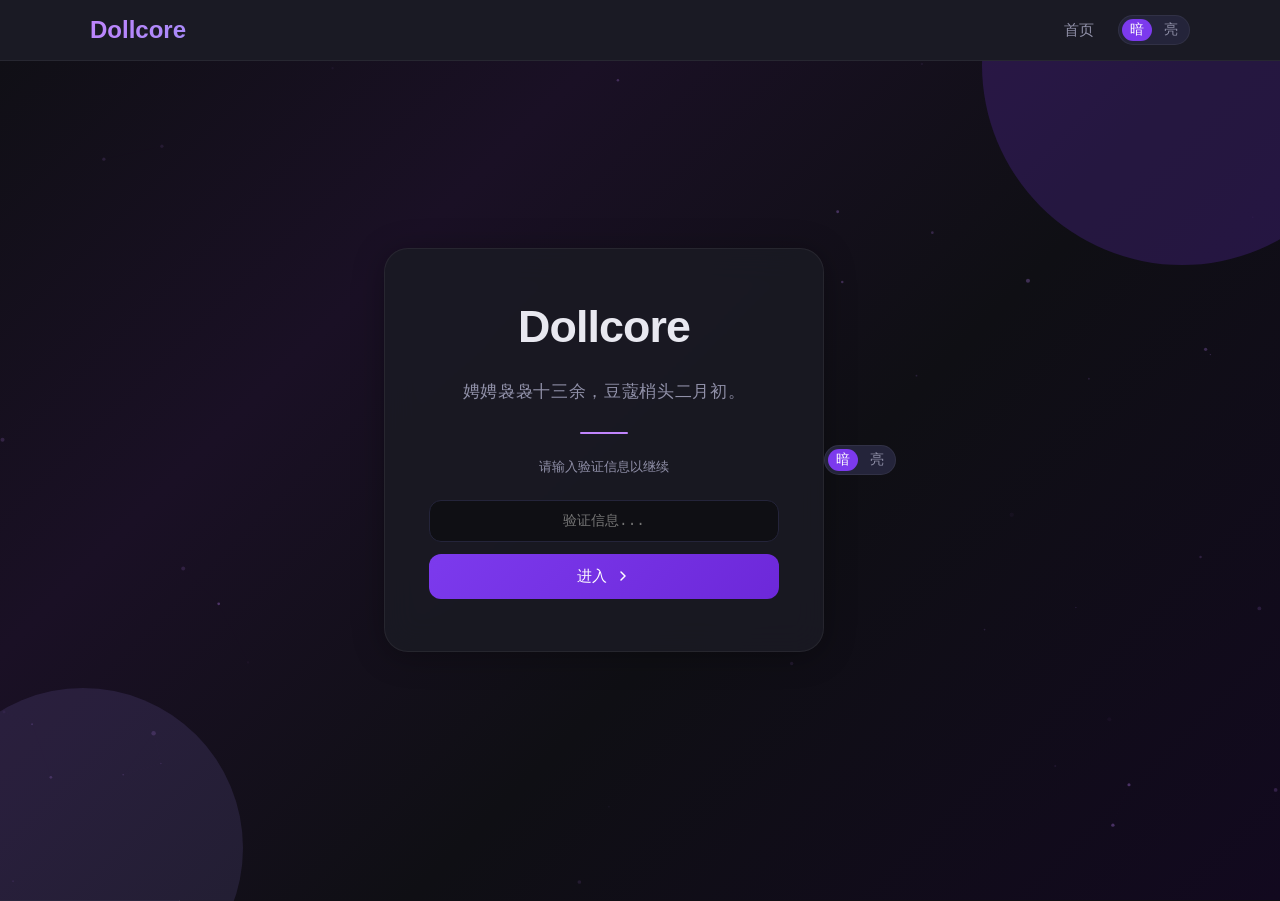
==== commit 0f3c0d9b: "Add files via upload 添加了网站选项，优化了管理页面，使用了双密码跳转功能" ====
--- a/index.html
+++ b/index.html
@@ -3,7 +3,7 @@
 <head>
   <meta charset="UTF-8" />
   <meta name="viewport" content="width=device-width, initial-scale=1.0" />
-  <title>Dollcore - Software Center</title>
+  <title>Dollcore</title>
   <link rel="stylesheet" href="css/style.css" />
 </head>
 <body>
@@ -52,34 +52,47 @@
       </div>
     </nav>
 
-    <div id="page-home" class="page container" style="display:none">
-      <div class="hero">
-        <h1>软件中心</h1>
-        <p>发现和下载软件。</p>
-      </div>
-      <div class="toolbar-row">
-        <form id="search-form">
-          <input id="search-input" placeholder="搜索软件..." />
-          <button type="submit" class="btn btn-primary">搜索</button>
-        </form>
-        <select id="category-filter"><option value="">全部分类</option></select>
-      </div>
-      <div id="software-grid" class="grid"></div>
-      <div id="home-empty" class="empty" style="display:none">
-        <div class="icon">📦</div>
-        <h3>未找到软件</h3>
-        <p>暂无软件条目。</p>
-      </div>
-    </div>
+    <div class="layout">
+      <aside class="sidebar" id="sidebar">
+        <a href="#" class="sidebar-item active" data-section="software">
+          <span>软件</span>
+        </a>
+        <a href="#" class="sidebar-item" data-section="websites">
+          <span>网站</span>
+        </a>
+      </aside>
 
-    <div id="page-detail" class="page container detail" style="display:none">
-      <a href="#" class="back" data-nav="home">&larr; 返回首页</a>
-      <h1 id="detail-name"></h1>
-      <div class="info" id="detail-info"></div>
-      <div class="desc" id="detail-desc"></div>
-      <div class="actions">
-        <button class="btn btn-primary" id="detail-download">下载</button>
-      </div>
+      <main class="main">
+        <div id="page-home" class="page" style="display:none">
+          <div class="hero">
+            <h1 id="hero-title">软件中心</h1>
+            <p id="hero-desc">发现和下载软件。</p>
+          </div>
+          <div class="toolbar-row">
+            <form id="search-form">
+              <input id="search-input" placeholder="搜索..." />
+              <button type="submit" class="btn btn-primary">搜索</button>
+            </form>
+            <select id="category-filter"><option value="">全部分类</option></select>
+          </div>
+          <div id="card-grid" class="grid"></div>
+          <div id="home-empty" class="empty" style="display:none">
+            <div class="icon">📦</div>
+            <h3>暂无内容</h3>
+            <p>暂无条目。</p>
+          </div>
+        </div>
+
+        <div id="page-detail" class="page detail" style="display:none">
+          <a href="#" class="back" data-nav="home">&larr; 返回首页</a>
+          <h1 id="detail-name"></h1>
+          <div class="info" id="detail-info"></div>
+          <div class="desc" id="detail-desc"></div>
+          <div class="actions">
+            <button class="btn btn-primary" id="detail-action">下载</button>
+          </div>
+        </div>
+      </main>
     </div>
   </div>
 
--- a/css/style.css
+++ b/css/style.css
@@ -90,6 +90,26 @@
 }
 .navbar .links a:hover, .navbar .links a.active { color: var(--text); text-decoration: none; }
 
+/* Layout */
+.layout { display: flex; min-height: calc(100vh - 60px); }
+.main { flex: 1; padding: 0 20px; }
+
+/* Sidebar */
+.sidebar {
+  width: 180px; min-width: 180px;
+  background: var(--bg2); border-right: 1px solid var(--border);
+  padding: 24px 0; display: flex; flex-direction: column; gap: 4px;
+  transition: background 0.3s;
+}
+.sidebar-item {
+  display: flex; align-items: center; gap: 10px;
+  padding: 10px 24px; color: var(--text2); font-size: 0.9rem;
+  text-decoration: none; transition: color 0.2s, background 0.2s;
+  border-left: 2px solid transparent;
+}
+.sidebar-item:hover { color: var(--text); background: rgba(128,128,128,0.05); text-decoration: none; }
+.sidebar-item.active { color: var(--accent); border-left-color: var(--accent); background: rgba(128,128,128,0.04); }
+
 /* Page switching */
 .page { padding-top: 30px; }
 
@@ -124,6 +144,8 @@
 .card:hover { border-color: var(--accent); transform: translateY(-2px); }
 .card h3 { font-size: 1.1rem; margin-bottom: 6px; }
 .card .ver { font-size: 0.8rem; color: var(--accent); margin-bottom: 10px; }
+.card .ver.site-url { color: var(--text2); font-family: monospace; font-size: 0.75rem;
+  white-space: nowrap; overflow: hidden; text-overflow: ellipsis; }
 .card .desc { color: var(--text2); font-size: 0.9rem; line-height: 1.5;
   display: -webkit-box; -webkit-line-clamp: 3; -webkit-box-orient: vertical; overflow: hidden; }
 .card .meta { display: flex; justify-content: space-between; align-items: center;
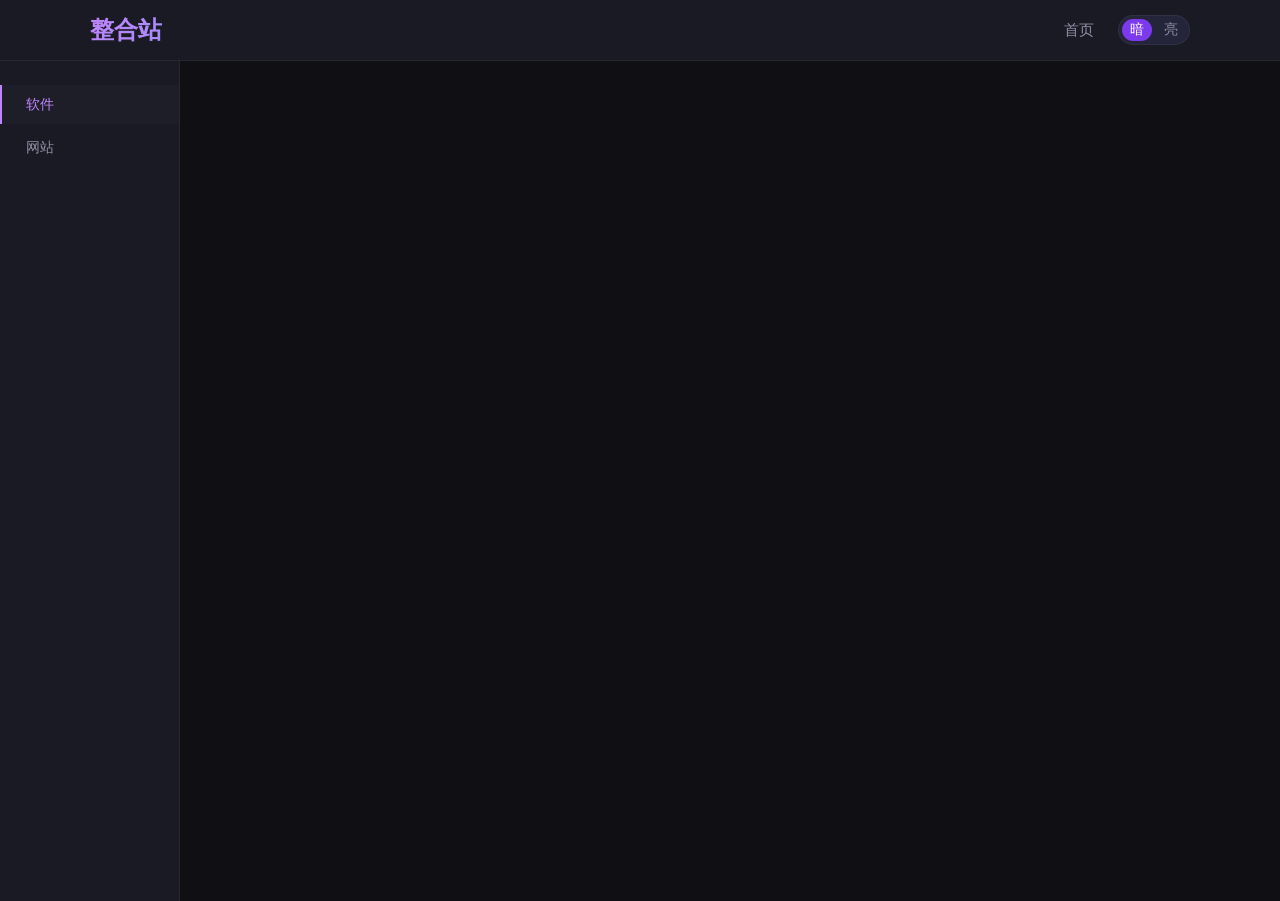
==== commit 1d348765: "Add files via upload 删除了门禁与管理员功能" ====
--- a/index.html
+++ b/index.html
@@ -1,52 +1,22 @@
 <!DOCTYPE html>
-<html lang="zh-CN" data-theme="dark">
+<html lang="zh-CN" data-theme="light">
 <head>
   <meta charset="UTF-8" />
   <meta name="viewport" content="width=device-width, initial-scale=1.0" />
-  <title>Dollcore</title>
+  <title>整合站</title>
   <link rel="stylesheet" href="css/style.css" />
 </head>
 <body>
 
-  <div id="page-gate" class="gate" style="display:none">
-    <canvas id="particles"></canvas>
-    <div class="gate-bg-shapes">
-      <div class="gate-shape gate-shape-1"></div>
-      <div class="gate-shape gate-shape-2"></div>
-    </div>
-    <div class="gate-card" id="gate-card">
-      <h1 class="gate-logo">Dollcore</h1>
-      <p class="gate-poem">娉娉袅袅十三余，豆蔻梢头二月初。</p>
-      <div class="gate-divider"></div>
-      <p class="gate-hint">请输入验证信息以继续</p>
-      <form id="gate-form" class="gate-form">
-        <input id="gate-input" class="gate-input" type="text" placeholder="验证信息..." autofocus />
-        <p id="gate-error" class="gate-error" style="display:none">验证信息错误，请重试</p>
-        <button type="submit" class="gate-btn">
-          <span>进入</span>
-          <svg width="16" height="16" viewBox="0 0 16 16" fill="none">
-            <path d="M6 4L10 8L6 12" stroke="currentColor" stroke-width="1.5" stroke-linecap="round" stroke-linejoin="round"/>
-          </svg>
-        </button>
-      </form>
-    </div>
-    <div class="gate-theme-row">
-      <button class="theme-toggle" id="theme-toggle-gate" title="切换主题">
-        <span class="theme-opt dark-opt active">暗</span>
-        <span class="theme-opt light-opt">亮</span>
-      </button>
-    </div>
-  </div>
-
   <div id="app">
     <nav class="navbar">
       <div class="inner">
-        <a href="#" class="logo" data-nav="home">Dollcore</a>
+        <a href="#" class="logo" data-nav="home">整合站</a>
         <div class="links">
           <a href="#" data-nav="home">首页</a>
           <button class="theme-toggle" id="theme-toggle-nav" title="切换主题">
-            <span class="theme-opt dark-opt active">暗</span>
-            <span class="theme-opt light-opt">亮</span>
+            <span class="theme-opt dark-opt">暗</span>
+            <span class="theme-opt light-opt active">亮</span>
           </button>
         </div>
       </div>
@@ -96,6 +66,6 @@
     </div>
   </div>
 
-  <script src="js/app.js"></script>
+  <script src="js/app.js?v=20260708-2"></script>
 </body>
 </html>
